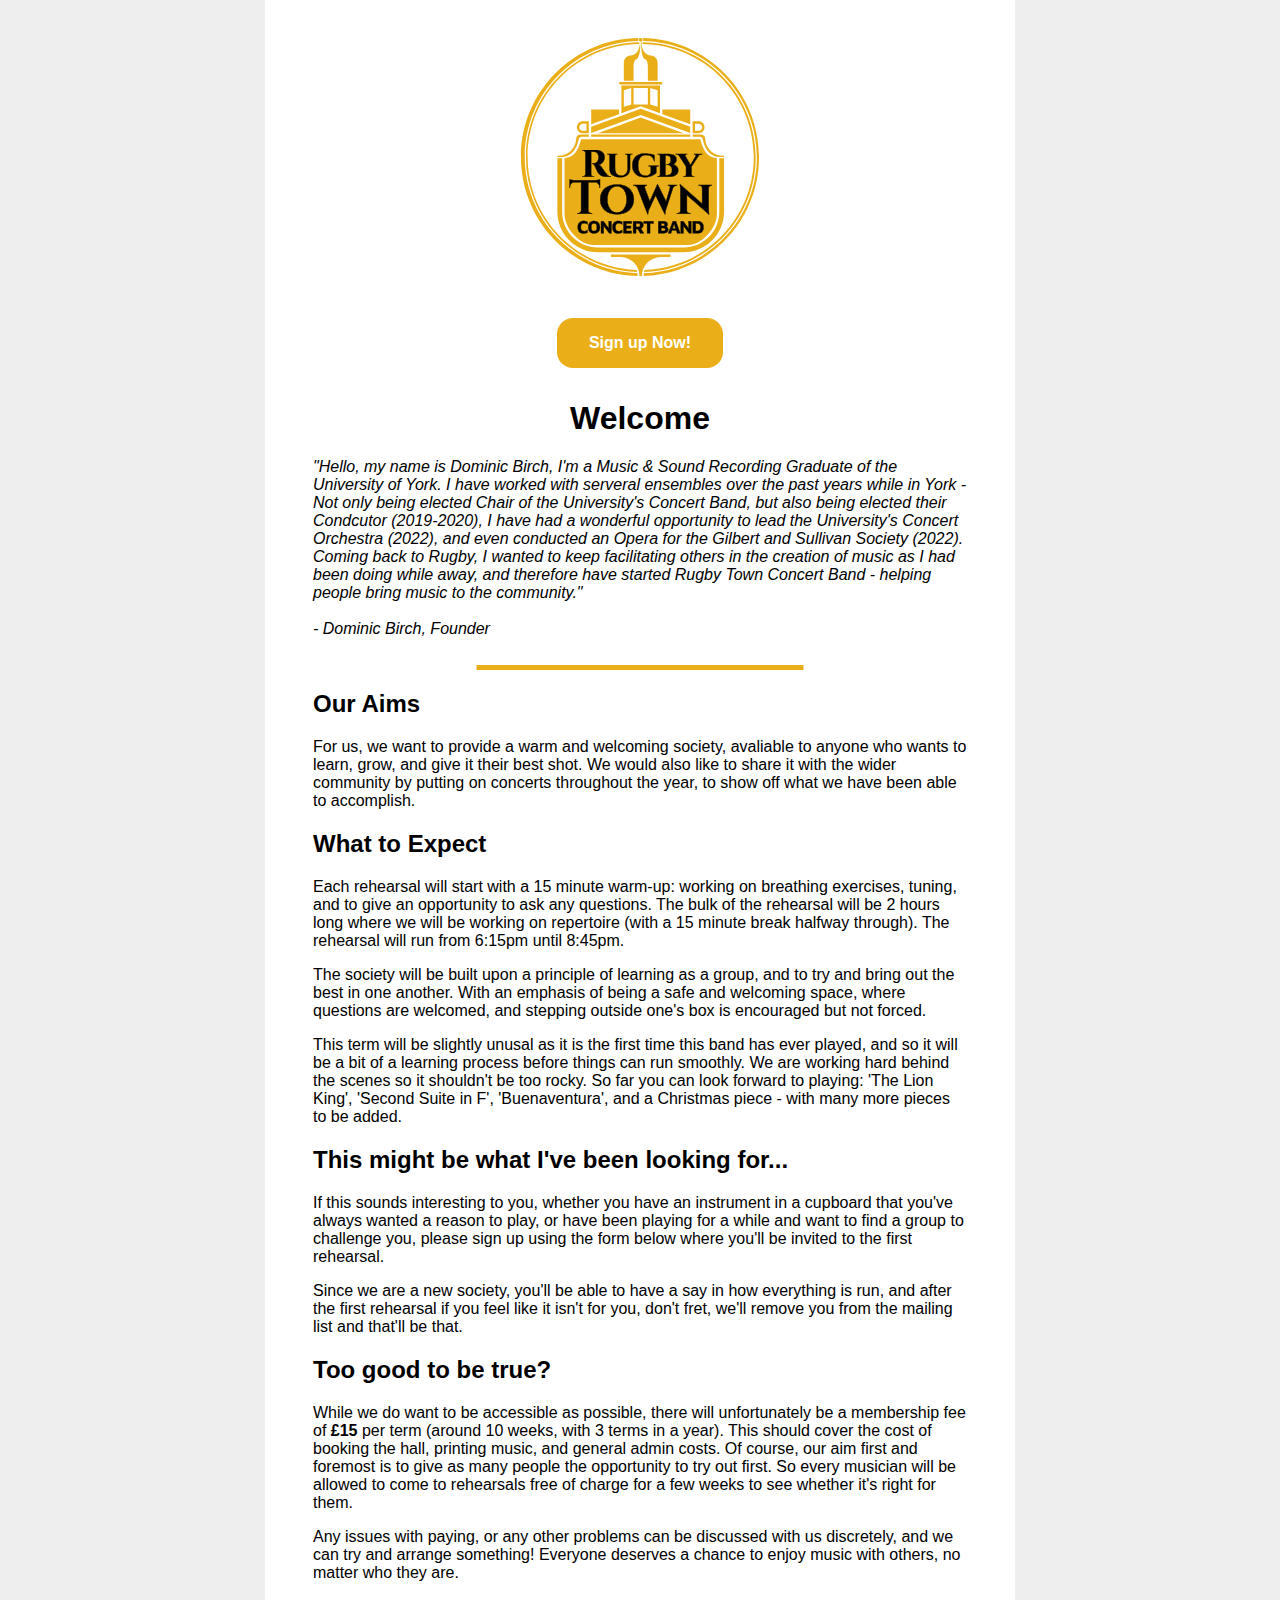
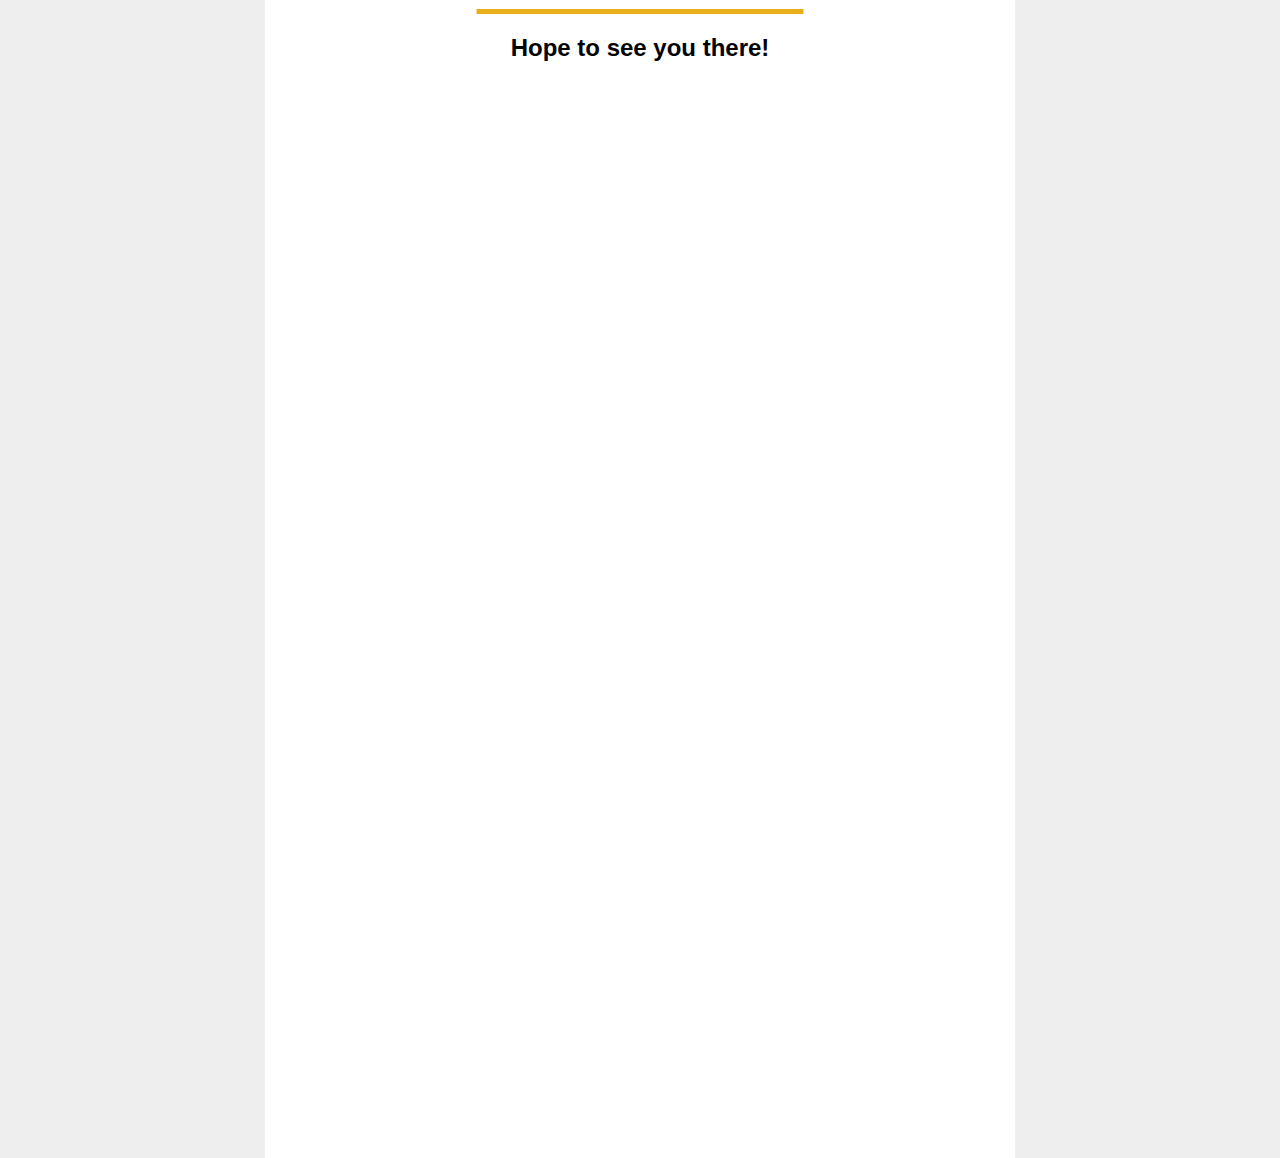
==== index.html @ 8bcb941d "fixed email" ====
<!DOCTYPE html>
<html lang="en">
<head>
  <meta charset="UTF-8">
  <meta http-equiv="X-UA-Compatible" content="IE=edge">
  <meta name="description" content="We're looking for players! Sign up now to give it a go">
  <meta name="viewport" content="width=device-width, initial-scale=1.0">
  <link rel="stylesheet" href="style.css">
  <title>Rugby Town Concert Band | Sign-up</title>
</head>
<body>
  <main>
    <div class="logo">
      <img src="./logo.svg" alt="RTCB Logo">
    </div>
    <a class="btn btn-signup" href="#signup">Sign up Now!</a>
    <div class="container">  
      <h1 style="text-align: center;">Welcome</h1>
      <p><em>"Hello, my name is Dominic Birch, I'm a Music & Sound Recording Graduate of the University of York. I have worked with serveral ensembles over the past years while in York - Not only being elected Chair of the University's Concert Band, but also being elected their Condcutor (2019-2020), I have had a wonderful opportunity to lead the University's Concert Orchestra (2022), and even conducted an Opera for the Gilbert and Sullivan Society (2022). Coming back to Rugby, I wanted to keep facilitating others in the creation of music as I had been doing while away, and therefore have started Rugby Town Concert Band - helping people bring music to the community."<br><br> - Dominic Birch, Founder</em></p>
    </div>
    <div class="container">
      <h2>Our Aims</h2>
      <p>For us, we want to provide a warm and welcoming society, avaliable to anyone who wants to learn, grow, and give it their best shot. We would also like to share it with the wider community by putting on concerts throughout the year, to show off what we have been able to accomplish.</p>
      <h2>What to Expect</h2>
      <p>Each rehearsal will start with a 15 minute warm-up: working on breathing exercises, tuning, and to give an opportunity to ask any questions. The bulk of the rehearsal will be 2 hours long where we will be working on repertoire (with a 15 minute break halfway through). The rehearsal will run from 6:15pm until 8:45pm.</p>
      <p>The society will be built upon a principle of learning as a group, and to try and bring out the best in one another. With an emphasis of being a safe and welcoming space, where questions are welcomed, and stepping outside one's box is encouraged but not forced.</p>
      <p>This term will be slightly unusal as it is the first time this band has ever played, and so it will be a bit of a learning process before things can run smoothly. We are working hard behind the scenes so it shouldn't be too rocky. So far you can look forward to playing: 'The Lion King', 'Second Suite in F', 'Buenaventura', and a Christmas piece - with many more pieces to be added.</p>
      <h2>This might be what I've been looking for...</h2>
      <p>If this sounds interesting to you, whether you have an instrument in a cupboard that you've always wanted a reason to play, or have been playing for a while and want to find a group to challenge you, please sign up using the form below where you'll be invited to the first rehearsal.</p>
      <p>Since we are a new society, you'll be able to have a say in how everything is run, and after the first rehearsal if you feel like it isn't for you, don't fret, we'll remove you from the mailing list and that'll be that.</p>
      <h2>Too good to be true?</h2>
      <p>While we do want to be accessible as possible, there will unfortunately be a membership fee of <b>£15</b> per term (around 10 weeks, with 3 terms in a year). This should cover the cost of booking the hall, printing music, and general admin costs. Of course, our aim first and foremost is to give as many people the opportunity to try out first. So every musician will be allowed to come to rehearsals free of charge for a few weeks to see whether it's right for them.</p>
      <p>Any issues with paying, or any other problems can be discussed with us discretely, and we can try and arrange something! Everyone deserves a chance to enjoy music with others, no matter who they are.</p>
    </div>
    <h2 style="text-align: center;">Hope to see you there!</h2>
    <div id="signup">
      <iframe class="mailing_list" src="https://script.google.com/macros/s/AKfycbzQSUKo2j2G9FTJhWC4AD2PjCaqRzFCuZFELGHo982rNPb7Hjy39mRYmJQMRGUZnSk/exec" frameborder="0"></iframe>
    </div>
  </main>
</body>
</html>
---- style.css ----
*, *::before, *::after {
  box-sizing: border-box;
}

html {
  scroll-behavior: smooth;
}

html, body {
  padding: 0;
  margin: 0;
  font-family: sans-serif;
  background-color: #eee;
}

main {
  max-width: 750px;
  width: 95%;
  margin: 0 auto;
  padding: 2em;
  background-color: white;
}

.logo {
  width: 75%;
  max-width: 250px;
  margin: 0 auto 2em;
}

.logo img {
  width: 100%;
}

.mailing_list {
  width: 100%;
  height: 65em;
}

.container {
  position:relative;
  margin-bottom: 1em;
  padding-bottom: 1em;
}


.container::after {
  content: '';
  position:absolute;
  left: 50%;
  bottom: 0em;
  width: 50%;
  height: 5px;
  transform: translateX(-50%);
  background-color: #eaaf18;
}

.btn {
  background-color: #eaaf18;
  padding: 1em 2em;
  border-radius: 1em;
  color: white;
  font-size: 1em;
  font-weight: bold;
  text-decoration: none;
}

.btn-signup {
  display:block;
  text-align: center;
  width:fit-content;
  margin: 2em auto;
}

@media screen and (hover: hover) {
  .btn:hover {
    background-color: #87640d;
  }

  main {
    padding: 2em 3em;
  }
}

@media (preferes-reduced-motion) {
  html {
    scroll-behavior: auto;
  }
}
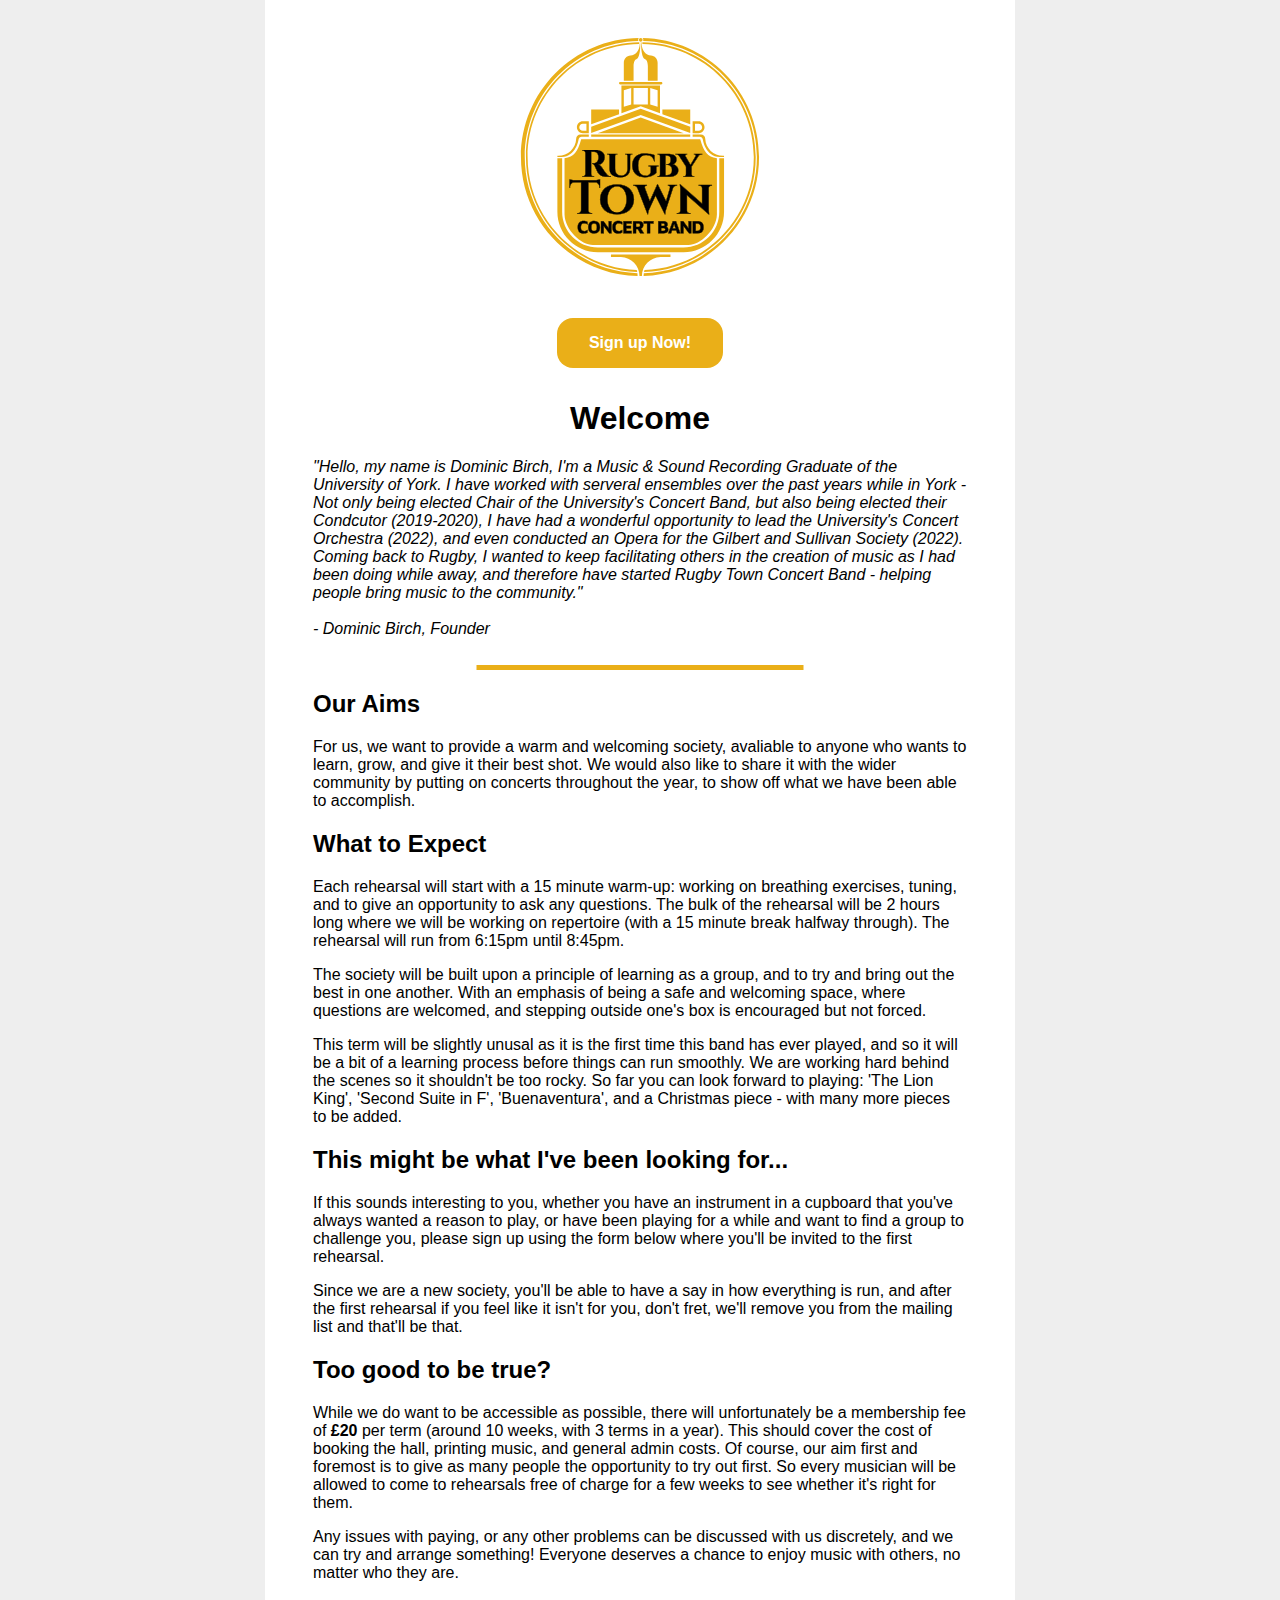
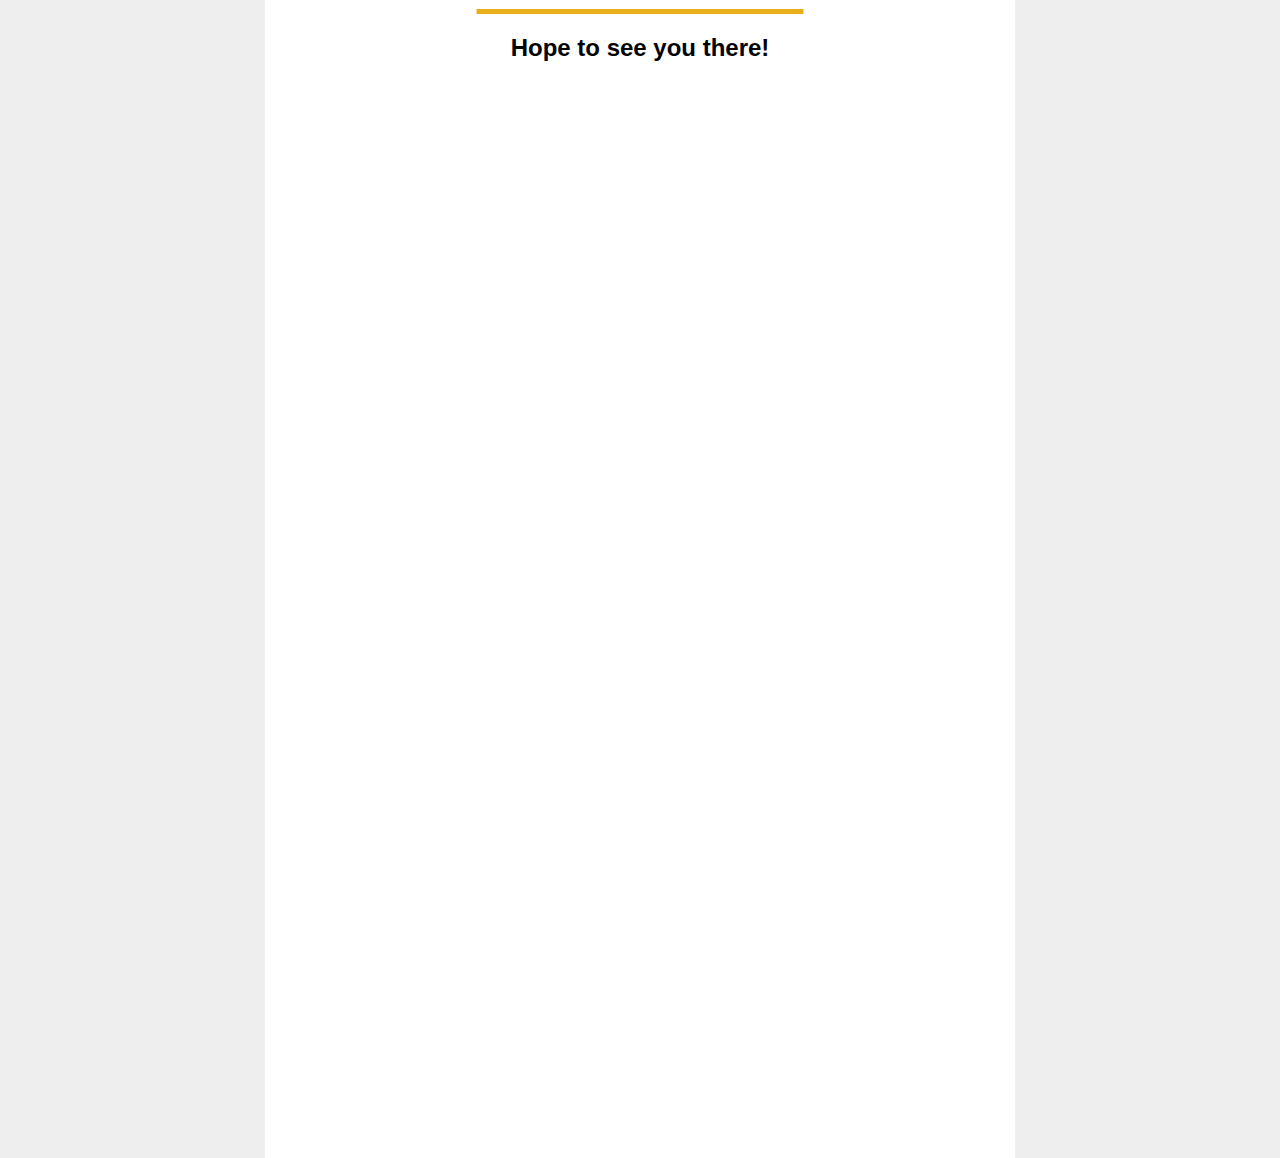
==== commit 78ae5e14: "updated price" ====
--- a/index.html
+++ b/index.html
@@ -29,7 +29,7 @@
       <p>If this sounds interesting to you, whether you have an instrument in a cupboard that you've always wanted a reason to play, or have been playing for a while and want to find a group to challenge you, please sign up using the form below where you'll be invited to the first rehearsal.</p>
       <p>Since we are a new society, you'll be able to have a say in how everything is run, and after the first rehearsal if you feel like it isn't for you, don't fret, we'll remove you from the mailing list and that'll be that.</p>
       <h2>Too good to be true?</h2>
-      <p>While we do want to be accessible as possible, there will unfortunately be a membership fee of <b>£15</b> per term (around 10 weeks, with 3 terms in a year). This should cover the cost of booking the hall, printing music, and general admin costs. Of course, our aim first and foremost is to give as many people the opportunity to try out first. So every musician will be allowed to come to rehearsals free of charge for a few weeks to see whether it's right for them.</p>
+      <p>While we do want to be accessible as possible, there will unfortunately be a membership fee of <b>£20</b> per term (around 10 weeks, with 3 terms in a year). This should cover the cost of booking the hall, printing music, and general admin costs. Of course, our aim first and foremost is to give as many people the opportunity to try out first. So every musician will be allowed to come to rehearsals free of charge for a few weeks to see whether it's right for them.</p>
       <p>Any issues with paying, or any other problems can be discussed with us discretely, and we can try and arrange something! Everyone deserves a chance to enjoy music with others, no matter who they are.</p>
     </div>
     <h2 style="text-align: center;">Hope to see you there!</h2>
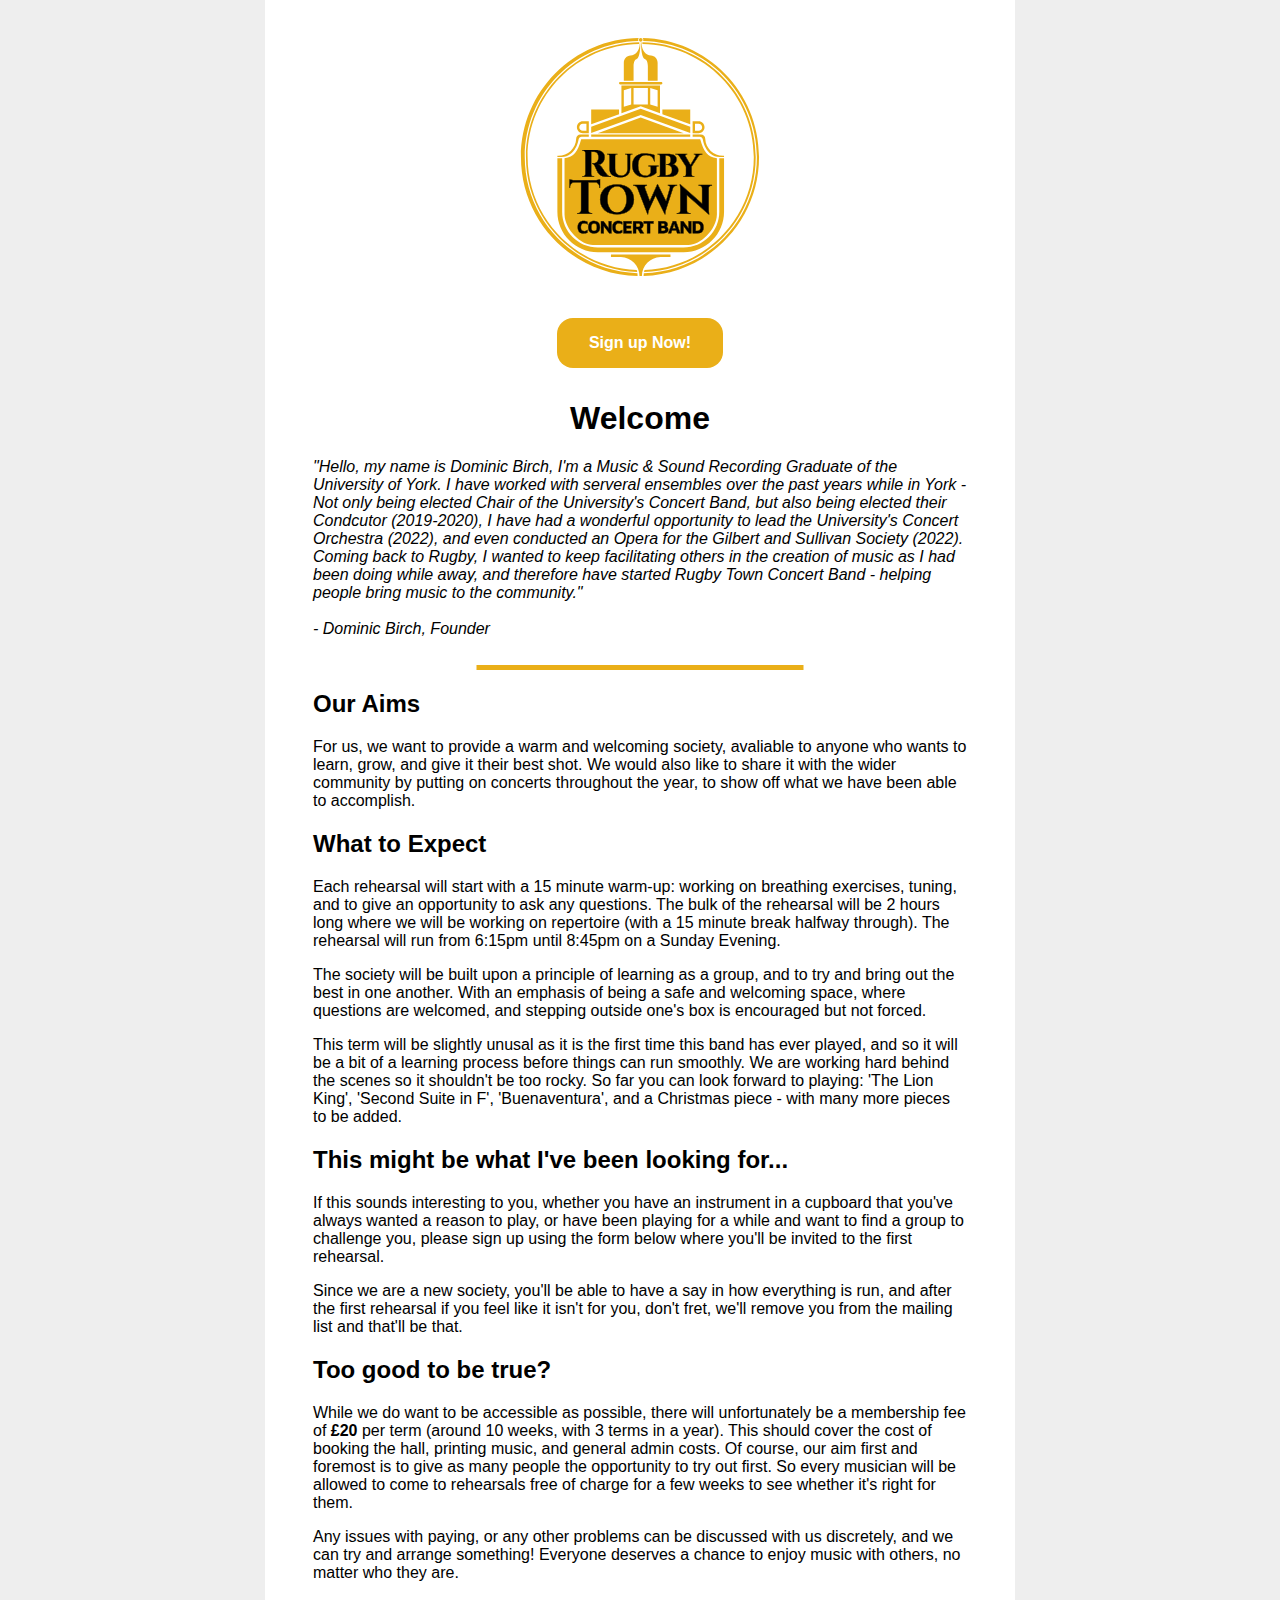
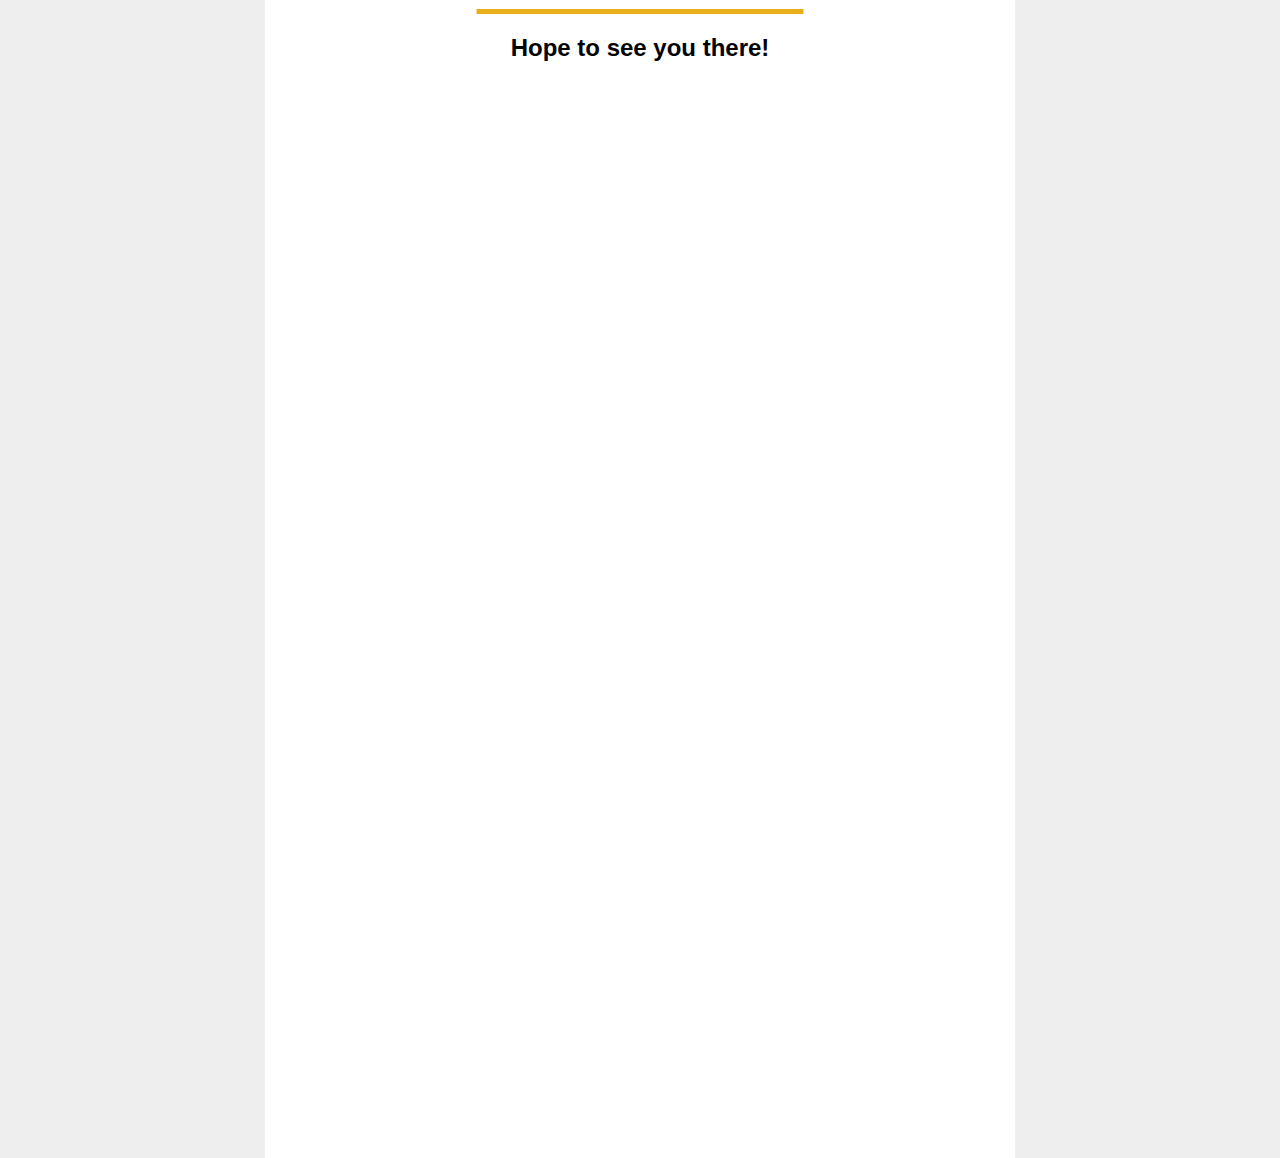
==== commit 265f808e: "Added Sunday Evening" ====
--- a/index.html
+++ b/index.html
@@ -22,7 +22,7 @@
       <h2>Our Aims</h2>
       <p>For us, we want to provide a warm and welcoming society, avaliable to anyone who wants to learn, grow, and give it their best shot. We would also like to share it with the wider community by putting on concerts throughout the year, to show off what we have been able to accomplish.</p>
       <h2>What to Expect</h2>
-      <p>Each rehearsal will start with a 15 minute warm-up: working on breathing exercises, tuning, and to give an opportunity to ask any questions. The bulk of the rehearsal will be 2 hours long where we will be working on repertoire (with a 15 minute break halfway through). The rehearsal will run from 6:15pm until 8:45pm.</p>
+      <p>Each rehearsal will start with a 15 minute warm-up: working on breathing exercises, tuning, and to give an opportunity to ask any questions. The bulk of the rehearsal will be 2 hours long where we will be working on repertoire (with a 15 minute break halfway through). The rehearsal will run from 6:15pm until 8:45pm on a Sunday Evening.</p>
       <p>The society will be built upon a principle of learning as a group, and to try and bring out the best in one another. With an emphasis of being a safe and welcoming space, where questions are welcomed, and stepping outside one's box is encouraged but not forced.</p>
       <p>This term will be slightly unusal as it is the first time this band has ever played, and so it will be a bit of a learning process before things can run smoothly. We are working hard behind the scenes so it shouldn't be too rocky. So far you can look forward to playing: 'The Lion King', 'Second Suite in F', 'Buenaventura', and a Christmas piece - with many more pieces to be added.</p>
       <h2>This might be what I've been looking for...</h2>
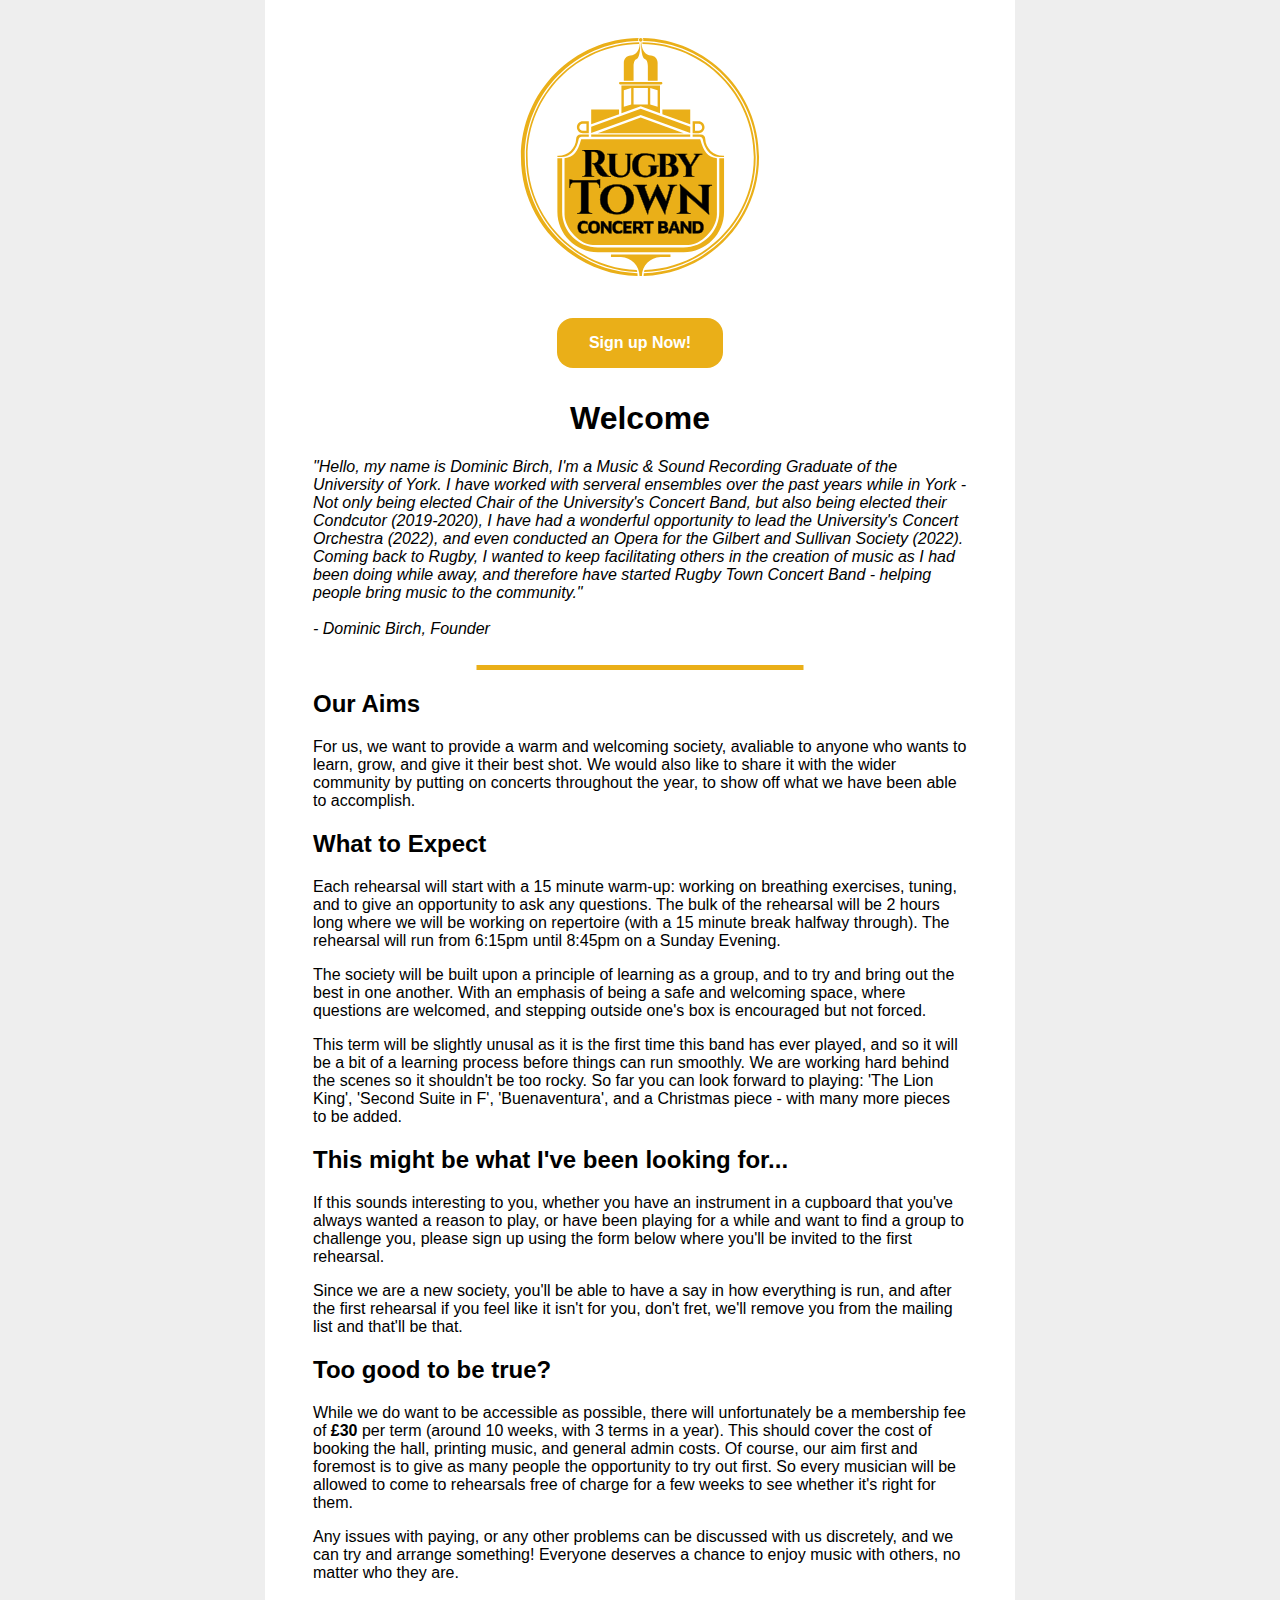
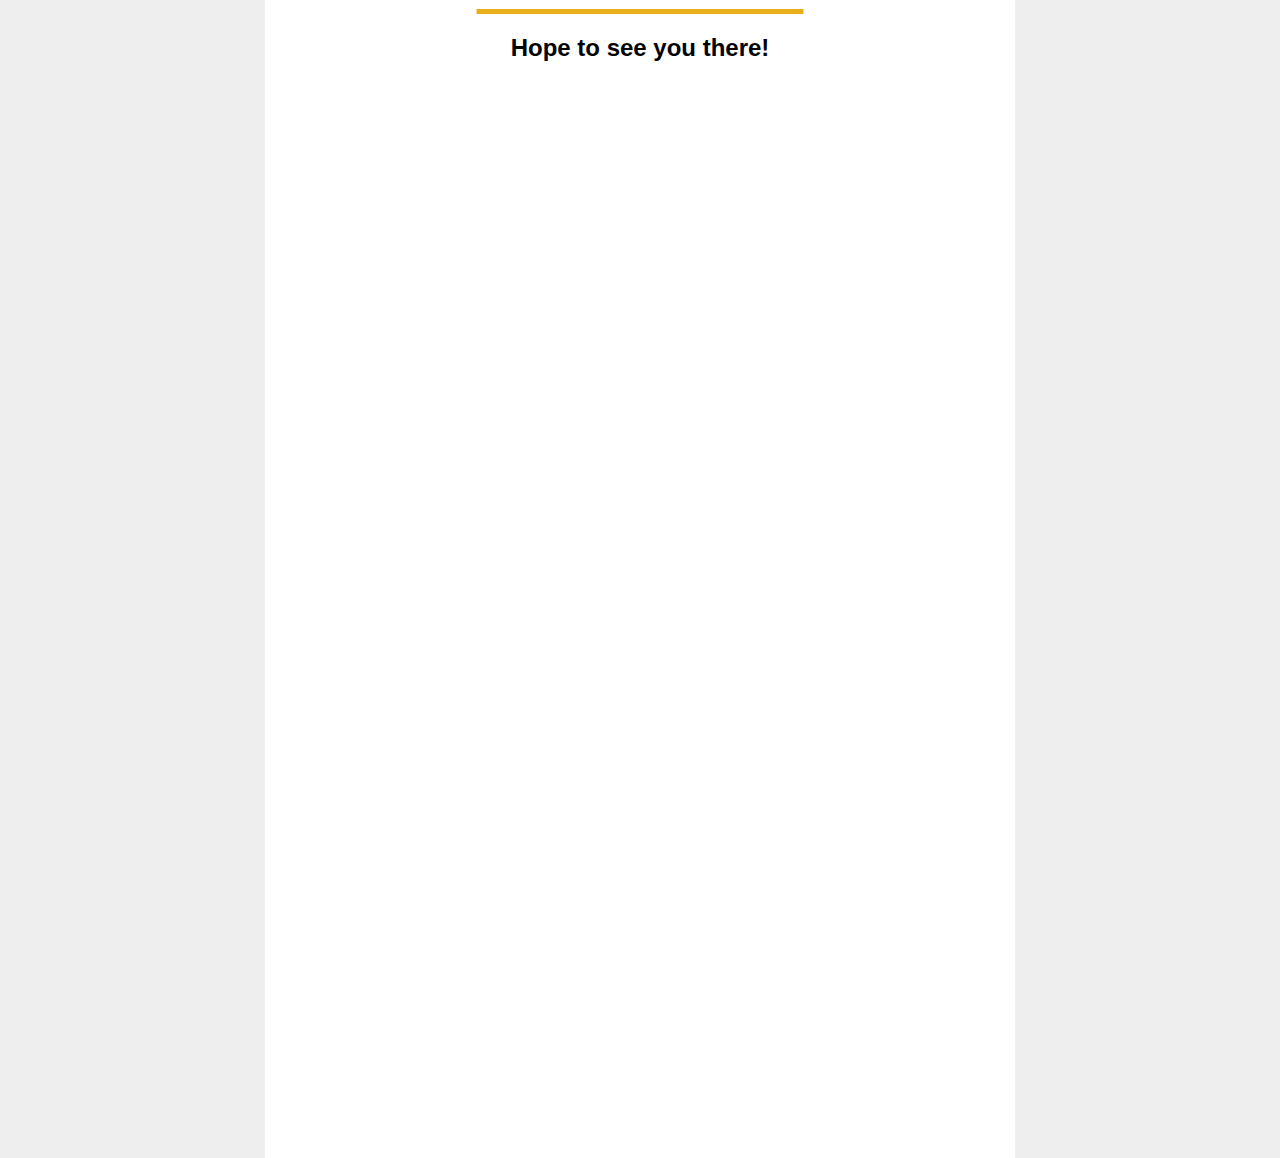
==== commit f79f4892: "updated pricing" ====
--- a/index.html
+++ b/index.html
@@ -29,7 +29,7 @@
       <p>If this sounds interesting to you, whether you have an instrument in a cupboard that you've always wanted a reason to play, or have been playing for a while and want to find a group to challenge you, please sign up using the form below where you'll be invited to the first rehearsal.</p>
       <p>Since we are a new society, you'll be able to have a say in how everything is run, and after the first rehearsal if you feel like it isn't for you, don't fret, we'll remove you from the mailing list and that'll be that.</p>
       <h2>Too good to be true?</h2>
-      <p>While we do want to be accessible as possible, there will unfortunately be a membership fee of <b>£20</b> per term (around 10 weeks, with 3 terms in a year). This should cover the cost of booking the hall, printing music, and general admin costs. Of course, our aim first and foremost is to give as many people the opportunity to try out first. So every musician will be allowed to come to rehearsals free of charge for a few weeks to see whether it's right for them.</p>
+      <p>While we do want to be accessible as possible, there will unfortunately be a membership fee of <b>£30</b> per term (around 10 weeks, with 3 terms in a year). This should cover the cost of booking the hall, printing music, and general admin costs. Of course, our aim first and foremost is to give as many people the opportunity to try out first. So every musician will be allowed to come to rehearsals free of charge for a few weeks to see whether it's right for them.</p>
       <p>Any issues with paying, or any other problems can be discussed with us discretely, and we can try and arrange something! Everyone deserves a chance to enjoy music with others, no matter who they are.</p>
     </div>
     <h2 style="text-align: center;">Hope to see you there!</h2>
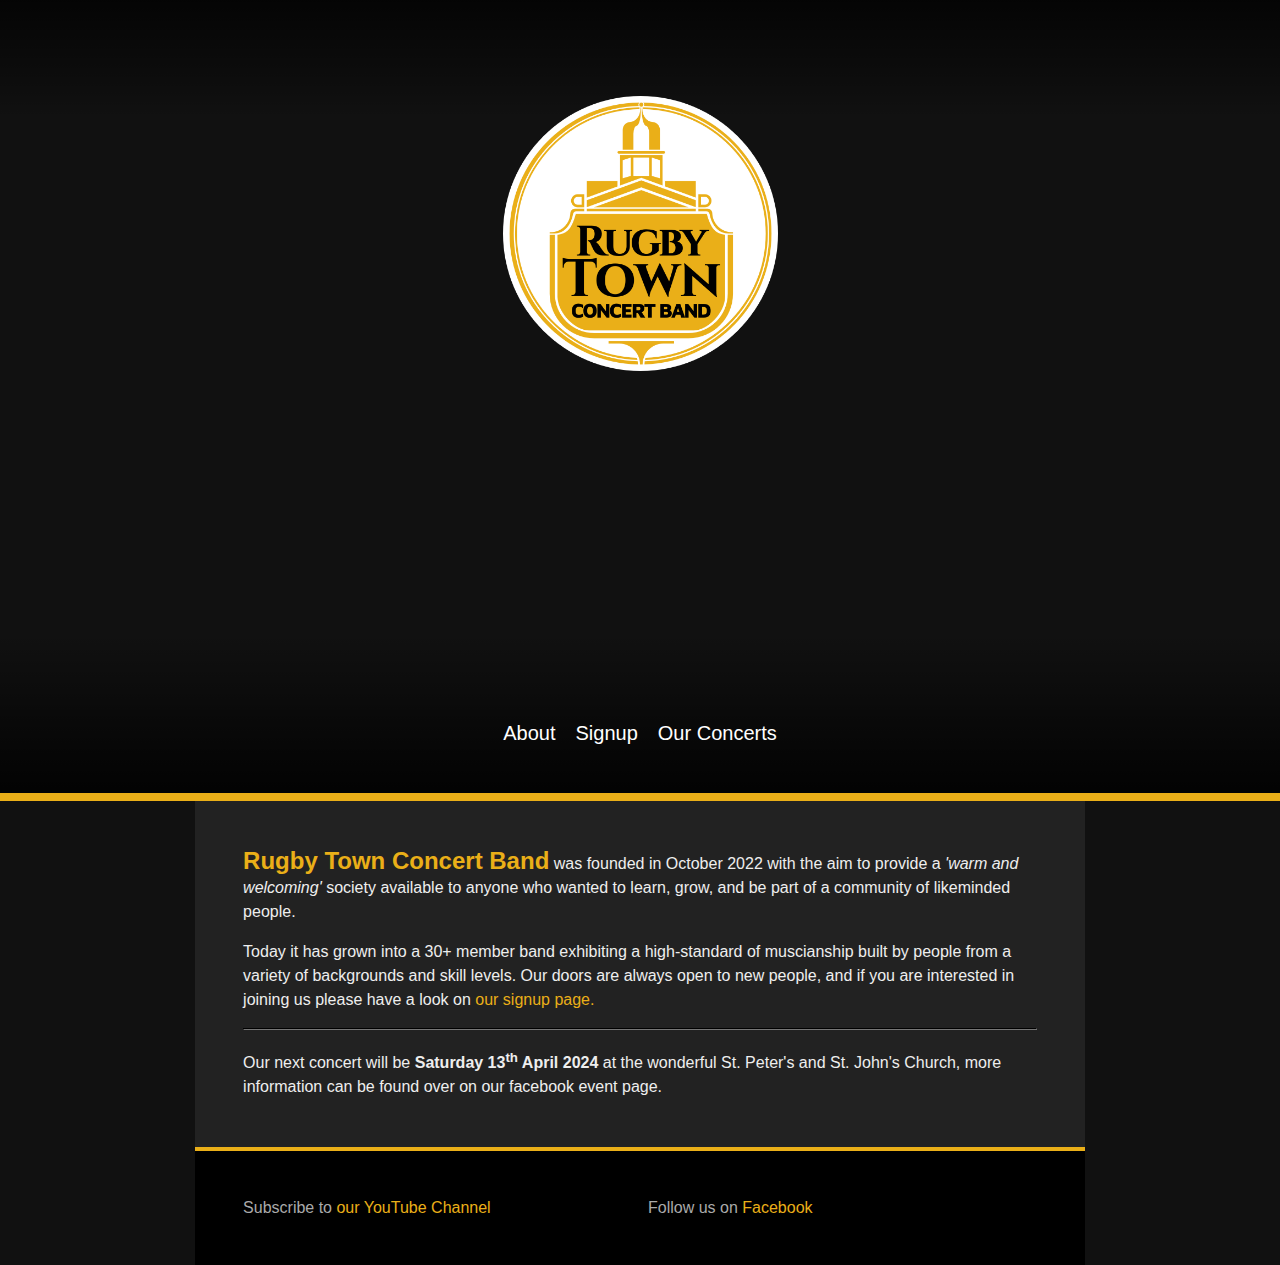
==== commit 68e80f69: "Initial Rewrite" ====
--- a/index.html
+++ b/index.html
@@ -6,36 +6,38 @@
   <meta name="description" content="We're looking for players! Sign up now to give it a go">
   <meta name="viewport" content="width=device-width, initial-scale=1.0">
   <link rel="stylesheet" href="style.css">
-  <title>Rugby Town Concert Band | Sign-up</title>
+  <title>Home | Rugby Town Concert Band</title>
 </head>
 <body>
+  <nav id="home_nav">
+    <ul class="nav_list">
+      <li>
+        <a href="/about.html">About</a>
+      </li>
+      <li>
+        <a href="/signup.html">Signup</a>
+      </li>
+      <li>
+        <a href="/events.html">Our Concerts</a>
+      </li>
+    </ul>
+  </nav>
+  <div class="hero-image">
+    <div class="logo">
+      <img src="images/Default_Logo.png" alt="Rugby Town Concert Band Logo">
+    </div>
+  </div>
   <main>
-    <div class="logo">
-      <img src="./logo.svg" alt="RTCB Logo">
-    </div>
-    <a class="btn btn-signup" href="#signup">Sign up Now!</a>
-    <div class="container">  
-      <h1 style="text-align: center;">Welcome</h1>
-      <p><em>"Hello, my name is Dominic Birch, I'm a Music & Sound Recording Graduate of the University of York. I have worked with serveral ensembles over the past years while in York - Not only being elected Chair of the University's Concert Band, but also being elected their Condcutor (2019-2020), I have had a wonderful opportunity to lead the University's Concert Orchestra (2022), and even conducted an Opera for the Gilbert and Sullivan Society (2022). Coming back to Rugby, I wanted to keep facilitating others in the creation of music as I had been doing while away, and therefore have started Rugby Town Concert Band - helping people bring music to the community."<br><br> - Dominic Birch, Founder</em></p>
-    </div>
-    <div class="container">
-      <h2>Our Aims</h2>
-      <p>For us, we want to provide a warm and welcoming society, avaliable to anyone who wants to learn, grow, and give it their best shot. We would also like to share it with the wider community by putting on concerts throughout the year, to show off what we have been able to accomplish.</p>
-      <h2>What to Expect</h2>
-      <p>Each rehearsal will start with a 15 minute warm-up: working on breathing exercises, tuning, and to give an opportunity to ask any questions. The bulk of the rehearsal will be 2 hours long where we will be working on repertoire (with a 15 minute break halfway through). The rehearsal will run from 6:15pm until 8:45pm on a Sunday Evening.</p>
-      <p>The society will be built upon a principle of learning as a group, and to try and bring out the best in one another. With an emphasis of being a safe and welcoming space, where questions are welcomed, and stepping outside one's box is encouraged but not forced.</p>
-      <p>This term will be slightly unusal as it is the first time this band has ever played, and so it will be a bit of a learning process before things can run smoothly. We are working hard behind the scenes so it shouldn't be too rocky. So far you can look forward to playing: 'The Lion King', 'Second Suite in F', 'Buenaventura', and a Christmas piece - with many more pieces to be added.</p>
-      <h2>This might be what I've been looking for...</h2>
-      <p>If this sounds interesting to you, whether you have an instrument in a cupboard that you've always wanted a reason to play, or have been playing for a while and want to find a group to challenge you, please sign up using the form below where you'll be invited to the first rehearsal.</p>
-      <p>Since we are a new society, you'll be able to have a say in how everything is run, and after the first rehearsal if you feel like it isn't for you, don't fret, we'll remove you from the mailing list and that'll be that.</p>
-      <h2>Too good to be true?</h2>
-      <p>While we do want to be accessible as possible, there will unfortunately be a membership fee of <b>£30</b> per term (around 10 weeks, with 3 terms in a year). This should cover the cost of booking the hall, printing music, and general admin costs. Of course, our aim first and foremost is to give as many people the opportunity to try out first. So every musician will be allowed to come to rehearsals free of charge for a few weeks to see whether it's right for them.</p>
-      <p>Any issues with paying, or any other problems can be discussed with us discretely, and we can try and arrange something! Everyone deserves a chance to enjoy music with others, no matter who they are.</p>
-    </div>
-    <h2 style="text-align: center;">Hope to see you there!</h2>
-    <div id="signup">
-      <iframe class="mailing_list" src="https://script.google.com/macros/s/AKfycbzQSUKo2j2G9FTJhWC4AD2PjCaqRzFCuZFELGHo982rNPb7Hjy39mRYmJQMRGUZnSk/exec" frameborder="0"></iframe>
-    </div>
+    <p><span class="emphasis-text">Rugby Town Concert Band</span> was founded in October 2022 with the aim to provide a <em>'warm and welcoming'</em> society available to anyone who wanted to learn, grow, and be part of a community of likeminded people.</p>
+    <p>Today it has grown into a 30+ member band exhibiting a high-standard of muscianship built by people from a variety of backgrounds and skill levels. Our doors are always open to new people, and if you are interested in joining us please have a look on <a href="/signup.html">our signup page.</a></p>
+    <hr>
+    <p>Our next concert will be <strong>Saturday 13<sup>th</sup> April 2024</strong> at the wonderful St. Peter's and St. John's Church, more information can be found over on our facebook event page.</p>
   </main>
+  <div class="footer">
+    <ul>
+      <li>Subscribe to <a href="https://www.youtube.com/@rugbytownconcertband">our YouTube Channel</a></li>
+      <li>Follow us on <a href="https://www.facebook.com/rugbytownconcertband">Facebook</a></li>
+    </ul>
+  </div>
 </body>
 </html>--- a/style.css
+++ b/style.css
@@ -2,87 +2,199 @@
   box-sizing: border-box;
 }
 
+html, body {
+  font-family: sans-serif;
+  padding: 0;
+  margin: 0;
+}
+
 html {
-  scroll-behavior: smooth;
-}
-
-html, body {
-  padding: 0;
+  height:100%;
+  background: #111;
+}
+
+img {
+  width: 100%;
+}
+
+main {
+  width: 95%;
+  max-width: 100ch;
+  
+  padding: 2em 3em;
+  margin: 0 auto;
+
+  background-color: #222;
+  color: #eee;
+
+  line-height: 1.5em;
+}
+
+hr {
+  border-color: #222;
+}
+
+nav {
+  position: absolute;
+  top: 3em;
+  left: 50%;
+  transform: translateX(-50%);
+
+  font-size: 1.25em;
+}
+
+#home_nav {
+  top: unset;
+  bottom: 15vh;
+}
+
+.nav_list {
+  display: flex;
+  flex-direction: row;
+
+  gap: 1em;
+
+  list-style: none;
+  
+  padding: 0;
+}
+
+.nav_list a {
+  color: white;
+  text-decoration: none;
+}
+
+.hero-image {
+  position: relative;
+
+  justify-content: center;
+  align-items: center;
+
+  padding: 1em 2em;
+
+  height: 89vh;
+
+  background-image: url('images/DSCF9048.JPG');
+  background-size: cover;
+  background-position: 35% 0%;
+
+  color: white;
+  text-align: center;
+
+  border-bottom: .5em solid #eaaf18;
+  z-index: -1;
+}
+
+.hero-image::before {
+  position: absolute;
+  content: '';
+  width: 100%;
+  left:0;
+  top: 0;
+  height: 15%;
+
+  background: linear-gradient(rgba(0,0,0,.75), rgba(0,0,0,0));
+  z-index: 1;
+}
+
+.hero-image::after {
+  position: absolute;
+  content: '';
+  width: 100%;
+  left:0;
+  bottom: 0;
+  height: 20%;
+
+  background: linear-gradient(rgba(0,0,0,0), rgba(0,0,0,.85));
+  z-index: 1;
+}
+
+.logo {
+  position: relative;
+  aspect-ratio: 1;
+  width: 50%;
+  max-width: 275px;
+
+  margin: 5em auto;
+  
+  z-index: 2;
+}
+
+.emphasis-text {
+  color: #eaaf18;
+  font-weight: bold;
+  font-size: 1.5em;
+}
+
+.footer {
+  border-top: .25em solid #eaaf18;
+  width: 95%;
+  max-width: 100ch;
+  
+  padding: 2em 3em;
+  margin: 0 auto;
+
+  background-color: black;
+}
+
+.footer ul {
+  display: grid;
+  grid-template-columns: 1fr 1fr;
+  gap: 1em;
+  list-style: none;
+  padding: 0;
+}
+
+.footer li {
+  color: #aaa;
+}
+
+.footer a, main a {
+  text-decoration: none;
+  color: #eaaf18;
+}
+
+a:hover {
+  text-decoration: underline;
+}
+
+.about-page {
+  height: 60vh;
+
+  padding: 0;
+
+  background-image: url("images/DSCF9029.JPG");
+  background-position: 50% 50%;
+}
+
+.about-page::after {
+  height: 60%;
+}
+
+.about-page .logo {
+  position: absolute;
   margin: 0;
-  font-family: sans-serif;
-  background-color: #eee;
-}
-
-main {
-  max-width: 750px;
+  top: 2em;
+
+  width: 15%;
+  max-width: 150px;
+  z-index: 2;
+}
+
+.about-page h1 {
+  position: absolute;
+  bottom: 1.5em;
+  width: 100%;
+
+  font-size: 3em;
+  text-align: center;
+  z-index: 2;
+}
+
+.content {
+  position: relative;
   width: 95%;
+  max-width: 100ch;
   margin: 0 auto;
-  padding: 2em;
-  background-color: white;
-}
-
-.logo {
-  width: 75%;
-  max-width: 250px;
-  margin: 0 auto 2em;
-}
-
-.logo img {
-  width: 100%;
-}
-
-.mailing_list {
-  width: 100%;
-  height: 65em;
-}
-
-.container {
-  position:relative;
-  margin-bottom: 1em;
-  padding-bottom: 1em;
-}
-
-
-.container::after {
-  content: '';
-  position:absolute;
-  left: 50%;
-  bottom: 0em;
-  width: 50%;
-  height: 5px;
-  transform: translateX(-50%);
-  background-color: #eaaf18;
-}
-
-.btn {
-  background-color: #eaaf18;
-  padding: 1em 2em;
-  border-radius: 1em;
-  color: white;
-  font-size: 1em;
-  font-weight: bold;
-  text-decoration: none;
-}
-
-.btn-signup {
-  display:block;
-  text-align: center;
-  width:fit-content;
-  margin: 2em auto;
-}
-
-@media screen and (hover: hover) {
-  .btn:hover {
-    background-color: #87640d;
-  }
-
-  main {
-    padding: 2em 3em;
-  }
-}
-
-@media (preferes-reduced-motion) {
-  html {
-    scroll-behavior: auto;
-  }
+  height: 100%;
 }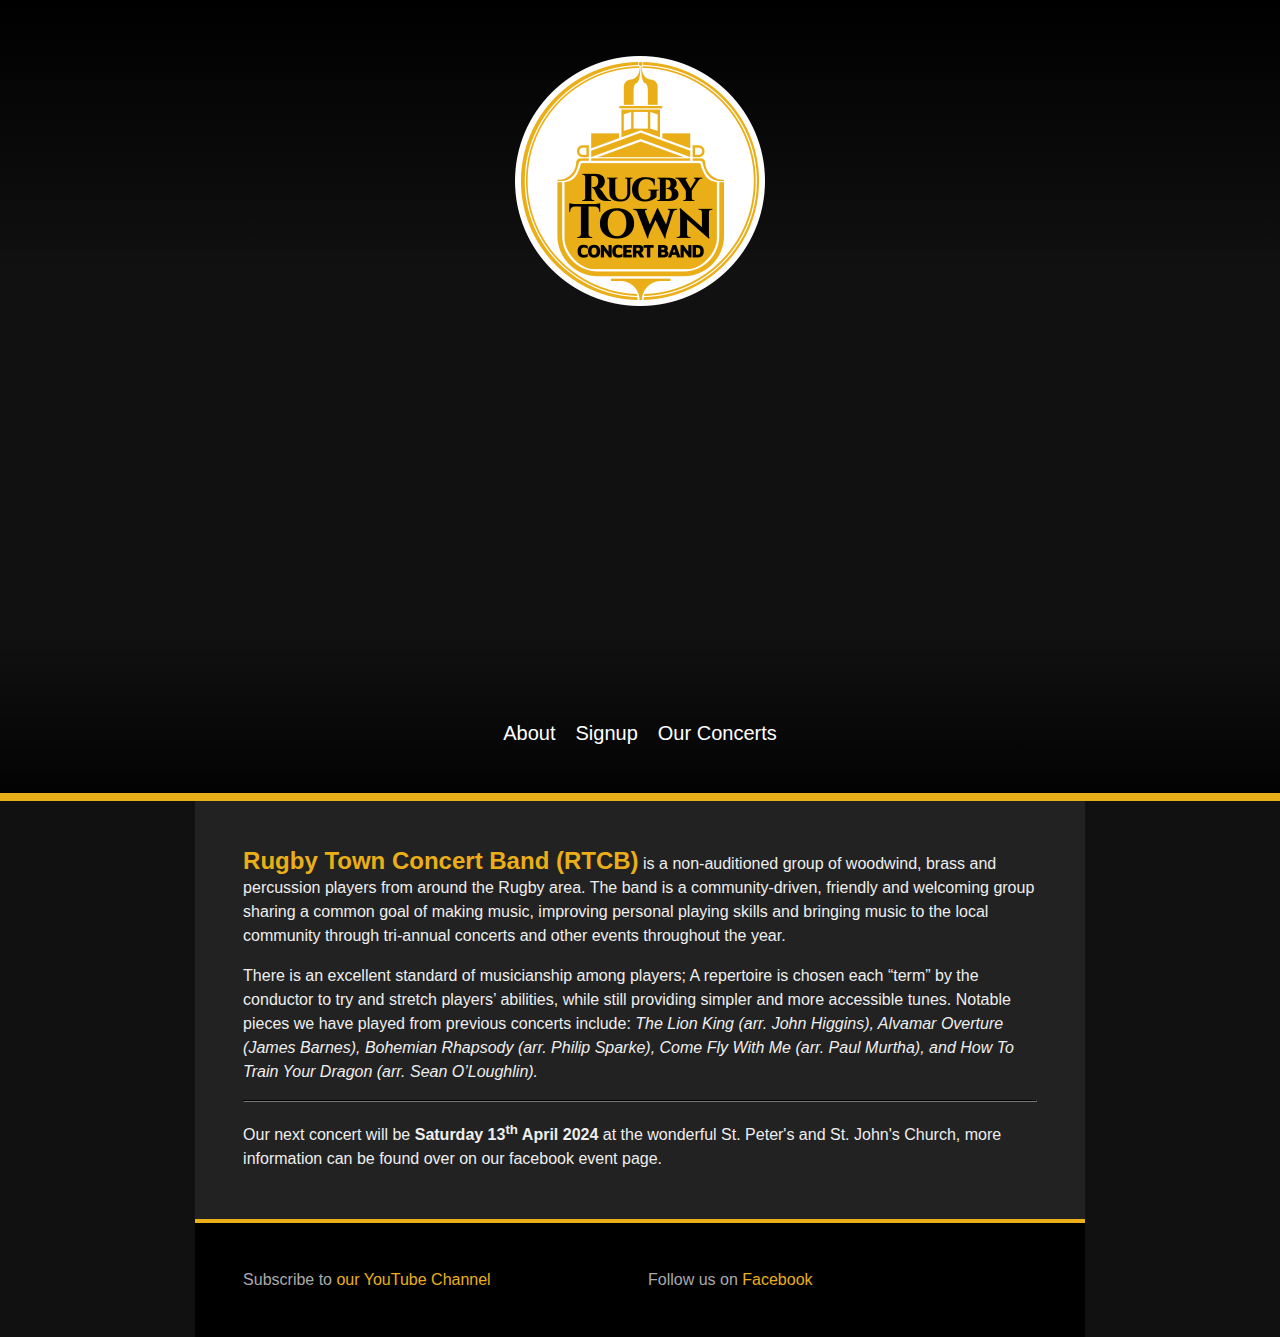
==== commit 98a1deac: "Computer Transfer:" ====
--- a/index.html
+++ b/index.html
@@ -28,8 +28,9 @@
     </div>
   </div>
   <main>
-    <p><span class="emphasis-text">Rugby Town Concert Band</span> was founded in October 2022 with the aim to provide a <em>'warm and welcoming'</em> society available to anyone who wanted to learn, grow, and be part of a community of likeminded people.</p>
-    <p>Today it has grown into a 30+ member band exhibiting a high-standard of muscianship built by people from a variety of backgrounds and skill levels. Our doors are always open to new people, and if you are interested in joining us please have a look on <a href="/signup.html">our signup page.</a></p>
+    <p><span class="emphasis-text">Rugby Town Concert Band (RTCB)</span> is a non-auditioned group of woodwind, brass and percussion players from around the Rugby area. The band is a community-driven, friendly and welcoming group sharing a common goal of making music, improving personal playing skills and bringing music to the local community through tri-annual concerts and other events throughout the year.</p>
+    <p>There is an excellent standard of musicianship among players; A repertoire is chosen each “term” by the conductor to try and stretch players’ abilities, while still providing simpler and more accessible tunes. Notable pieces we have played from previous concerts include:
+    <em>The Lion King (arr. John Higgins), Alvamar Overture (James Barnes), Bohemian Rhapsody (arr. Philip Sparke), Come Fly With Me (arr. Paul Murtha), and How To Train Your Dragon (arr. Sean O’Loughlin).</em></p>
     <hr>
     <p>Our next concert will be <strong>Saturday 13<sup>th</sup> April 2024</strong> at the wonderful St. Peter's and St. John's Church, more information can be found over on our facebook event page.</p>
   </main>
--- a/style.css
+++ b/style.css
@@ -36,7 +36,7 @@
 
 nav {
   position: absolute;
-  top: 3em;
+  top: 2em;
   left: 50%;
   transform: translateX(-50%);
 
@@ -76,7 +76,7 @@
 
   background-image: url('images/DSCF9048.JPG');
   background-size: cover;
-  background-position: 35% 0%;
+  background-position: 35% 10%;
 
   color: white;
   text-align: center;
@@ -91,9 +91,9 @@
   width: 100%;
   left:0;
   top: 0;
-  height: 15%;
-
-  background: linear-gradient(rgba(0,0,0,.75), rgba(0,0,0,0));
+  height: 35%;
+
+  background: linear-gradient(rgba(0,0,0,1), rgba(0,0,0,0));
   z-index: 1;
 }
 
@@ -112,10 +112,10 @@
 .logo {
   position: relative;
   aspect-ratio: 1;
-  width: 50%;
-  max-width: 275px;
-
-  margin: 5em auto;
+  width: 25%;
+  max-width: 250px;
+
+  margin: 2.5em auto;
   
   z-index: 2;
 }
@@ -183,8 +183,9 @@
 
 .about-page h1 {
   position: absolute;
-  bottom: 1.5em;
-  width: 100%;
+  width: 100%;
+
+  bottom:0;
 
   font-size: 3em;
   text-align: center;
@@ -197,4 +198,18 @@
   max-width: 100ch;
   margin: 0 auto;
   height: 100%;
+}
+
+.conductor_img {
+  float: right;
+  width: 35%;
+  margin: .5em 0em .5em 1em;
+}
+
+.conductor_img img {
+  object-fit: cover;
+  aspect-ratio: 2.5/3;
+  -webkit-clip-path: polygon(15% 0%, 85% 0%, 85% 0%, 100% 15%, 100% 85%, 85% 100%, 15% 100%, 0% 85%, 0% 15%);
+  clip-path: polygon(15% 0%, 85% 0%, 85% 0%, 100% 15%, 100% 85%, 85% 100%, 15% 100%, 0% 85%, 0% 15%);
+  display: block;
 }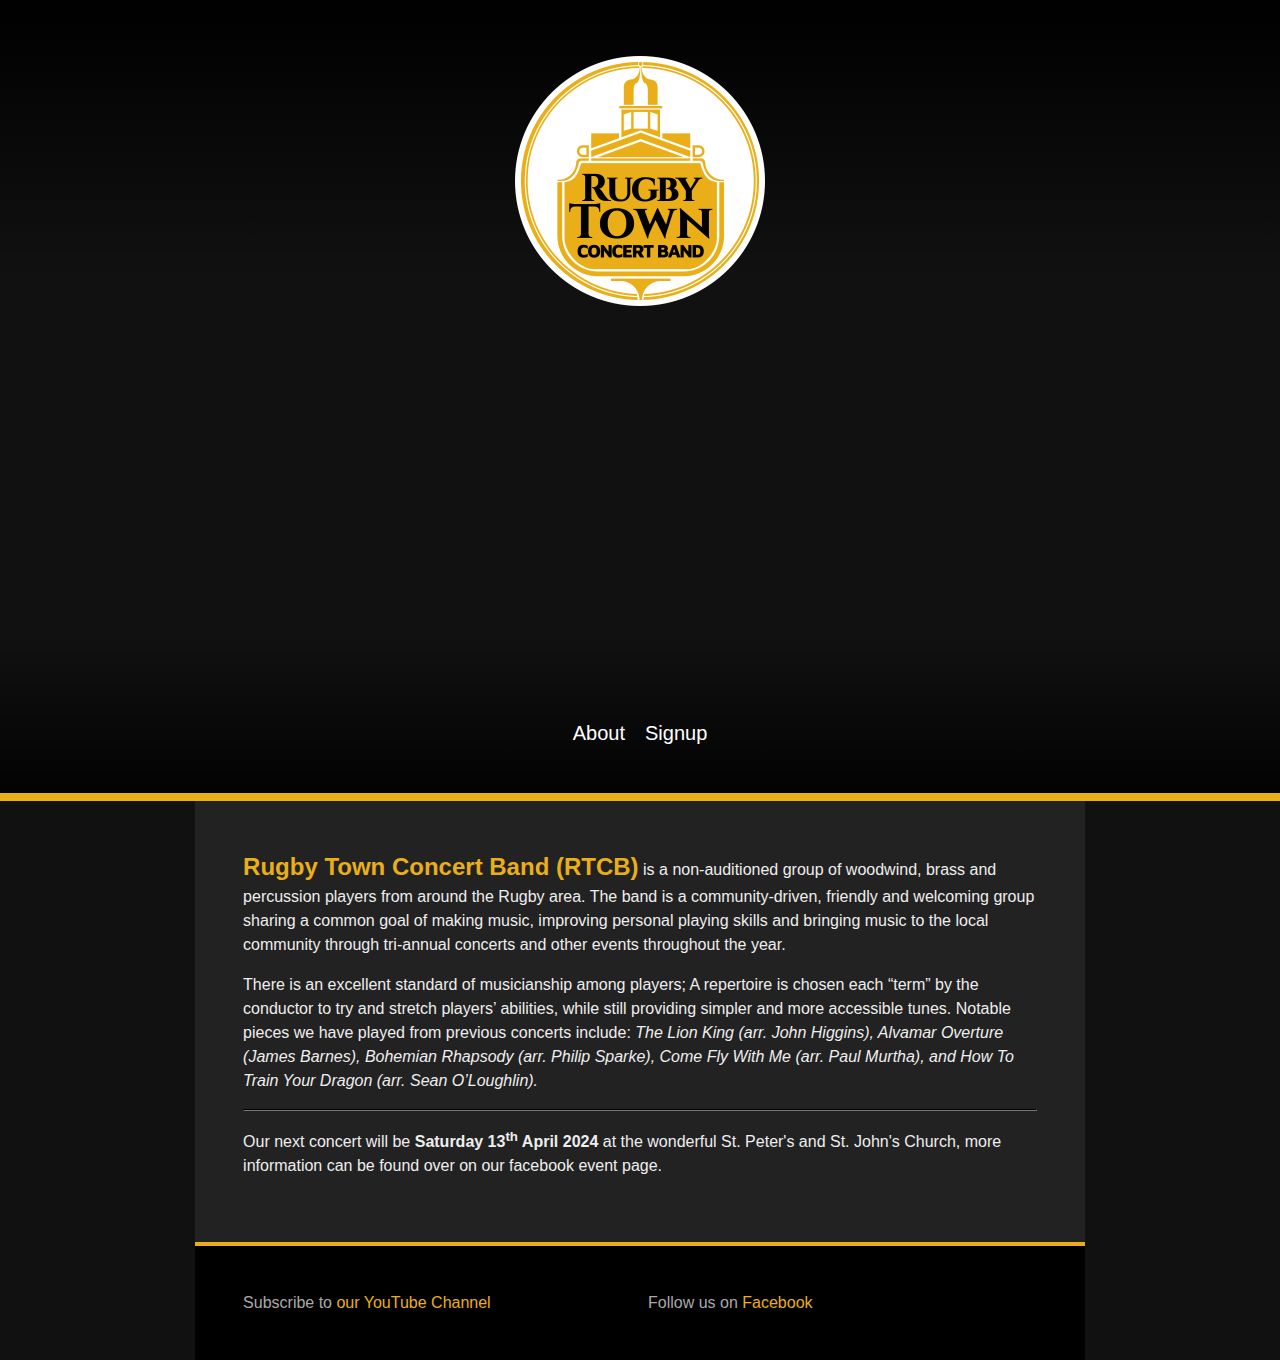
==== commit 4c3475b3: "Finished Signup:" ====
--- a/index.html
+++ b/index.html
@@ -16,9 +16,6 @@
       </li>
       <li>
         <a href="/signup.html">Signup</a>
-      </li>
-      <li>
-        <a href="/events.html">Our Concerts</a>
       </li>
     </ul>
   </nav>
--- a/style.css
+++ b/style.css
@@ -21,7 +21,7 @@
   width: 95%;
   max-width: 100ch;
   
-  padding: 2em 3em;
+  padding: 2em 3em 3em;
   margin: 0 auto;
 
   background-color: #222;
@@ -41,6 +41,10 @@
   transform: translateX(-50%);
 
   font-size: 1.25em;
+}
+
+p {
+  line-height: 1.5;
 }
 
 #home_nav {
@@ -203,7 +207,7 @@
 .conductor_img {
   float: right;
   width: 35%;
-  margin: .5em 0em .5em 1em;
+  margin: 0em 0em .5em 1em;
 }
 
 .conductor_img img {
